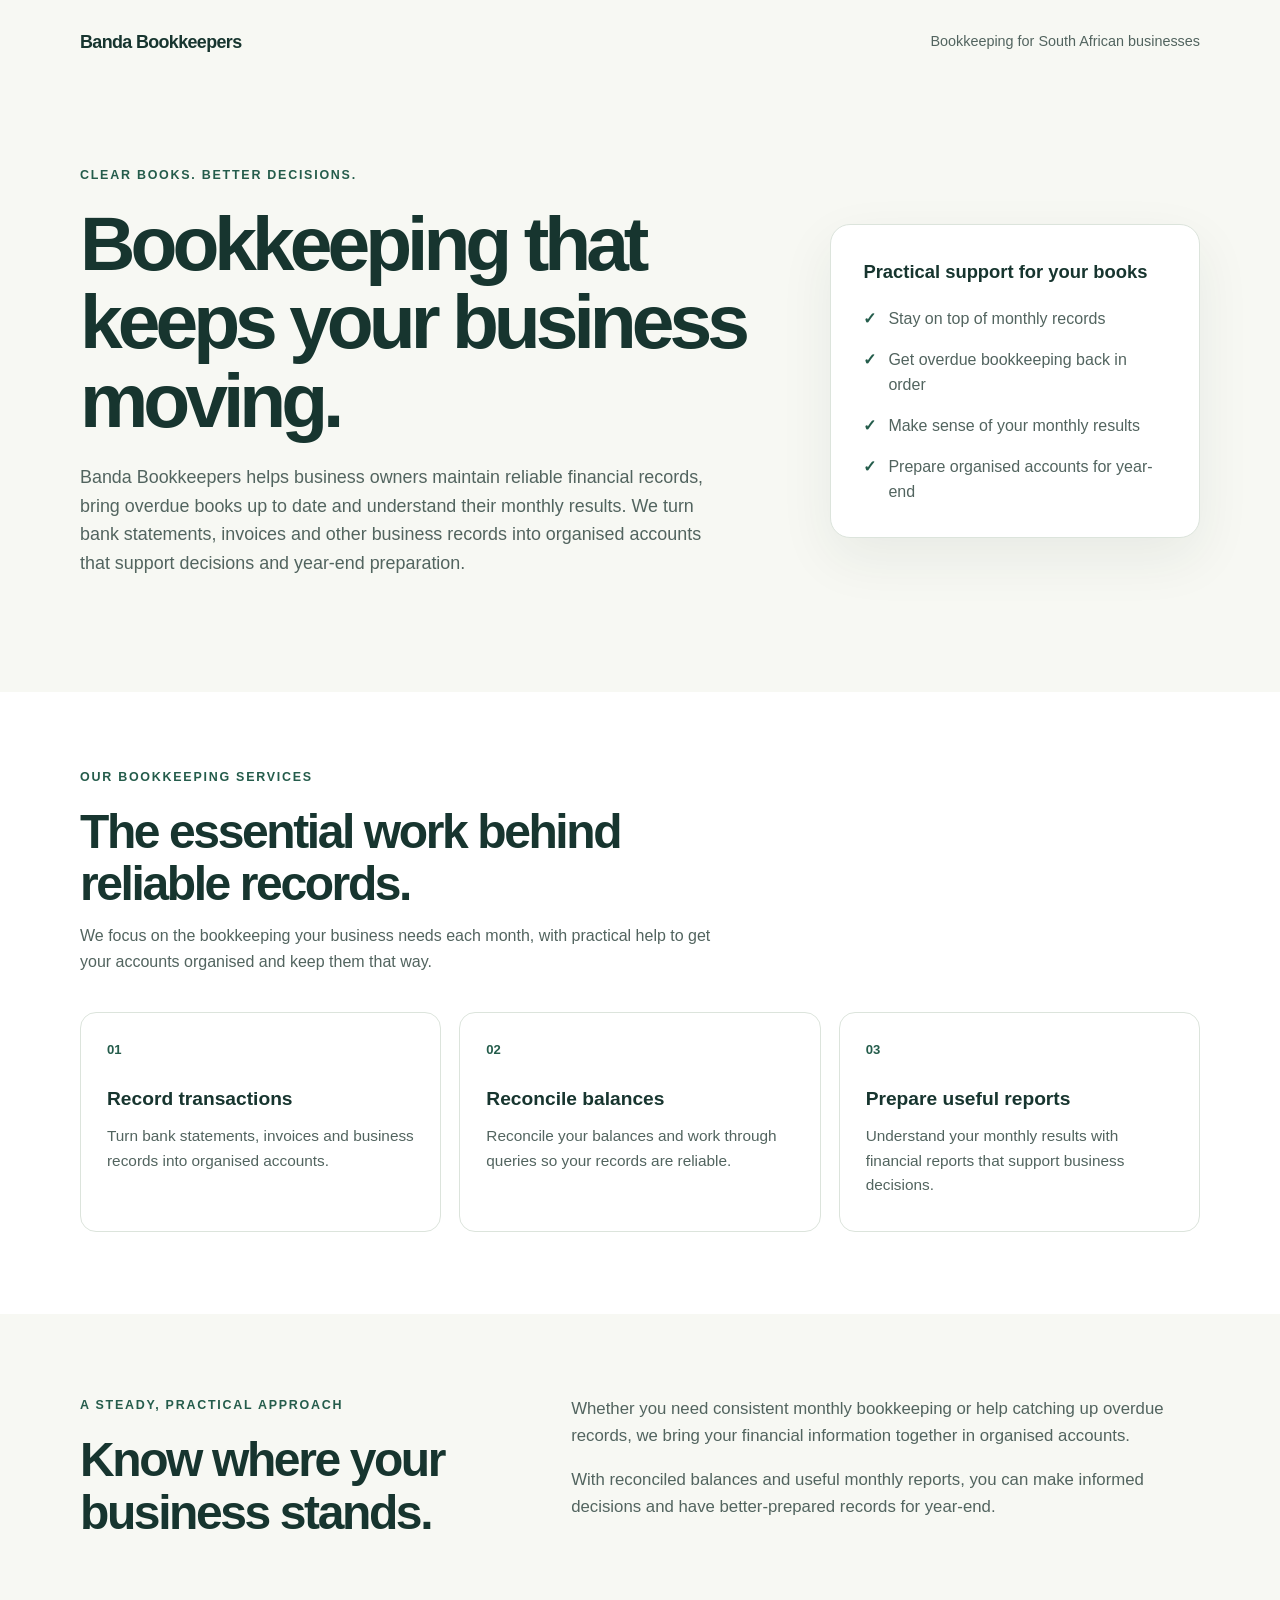
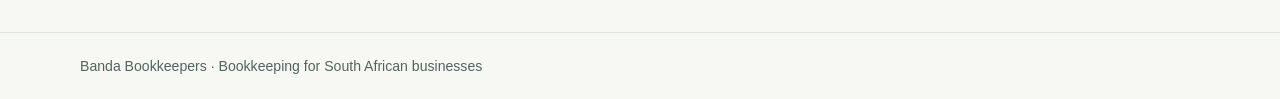
==== index.html @ e25df8e1 "Add bookkeeping services landing page Co-authored-by: copilot-swe-agent[bot] <198982749+Copilot@user" ====
<!doctype html>
<html lang="en-ZA">
  <head>
    <meta charset="utf-8">
    <meta name="viewport" content="width=device-width, initial-scale=1">
    <meta
      name="description"
      content="Banda Bookkeepers helps South African businesses keep reliable records, catch up overdue books and understand their monthly results."
    >
    <title>Bookkeeping for South African businesses | Banda Bookkeepers</title>
    <style>
      :root {
        color-scheme: light;
        --ink: #17352f;
        --muted: #52645f;
        --paper: #f7f8f3;
        --white: #fff;
        --green: #245c4b;
        --lime: #d7ed9b;
        --line: #dce4dc;
      }

      * {
        box-sizing: border-box;
      }

      body {
        margin: 0;
        background: var(--paper);
        color: var(--ink);
        font-family: "Segoe UI", Arial, sans-serif;
        line-height: 1.6;
      }

      a {
        color: inherit;
      }

      .page-shell {
        width: min(1120px, calc(100% - 48px));
        margin: 0 auto;
      }

      .site-header {
        display: flex;
        align-items: center;
        justify-content: space-between;
        min-height: 84px;
      }

      .brand {
        font-size: 1.12rem;
        font-weight: 750;
        letter-spacing: -0.035em;
        text-decoration: none;
      }

      .header-note {
        color: var(--muted);
        font-size: 0.9rem;
      }

      .hero {
        display: grid;
        grid-template-columns: minmax(0, 1.3fr) minmax(260px, 0.7fr);
        gap: 64px;
        align-items: center;
        padding: 82px 0 96px;
      }

      .eyebrow {
        margin: 0 0 18px;
        color: var(--green);
        font-size: 0.78rem;
        font-weight: 750;
        letter-spacing: 0.14em;
        text-transform: uppercase;
      }

      h1,
      h2,
      h3,
      p {
        margin-top: 0;
      }

      h1 {
        max-width: 700px;
        margin-bottom: 24px;
        font-size: clamp(2.8rem, 6vw, 5rem);
        letter-spacing: -0.065em;
        line-height: 1.02;
      }

      .hero-copy {
        max-width: 640px;
        color: var(--muted);
        font-size: 1.12rem;
      }

      .hero-card {
        padding: 32px;
        border: 1px solid var(--line);
        border-radius: 20px;
        background: var(--white);
        box-shadow: 0 20px 55px rgb(23 53 47 / 7%);
      }

      .hero-card h2 {
        margin-bottom: 20px;
        font-size: 1.15rem;
      }

      .hero-card ul {
        display: grid;
        gap: 15px;
        margin: 0;
        padding: 0;
        list-style: none;
      }

      .hero-card li {
        display: flex;
        gap: 12px;
        align-items: baseline;
        color: var(--muted);
      }

      .hero-card li::before {
        color: var(--green);
        content: "✓";
        font-weight: 800;
      }

      .services {
        padding: 76px 0 82px;
        background: var(--white);
      }

      .section-heading {
        max-width: 660px;
        margin-bottom: 38px;
      }

      .section-heading h2 {
        margin-bottom: 12px;
        font-size: clamp(2rem, 4vw, 3rem);
        letter-spacing: -0.05em;
        line-height: 1.1;
      }

      .section-heading p:last-child {
        margin-bottom: 0;
        color: var(--muted);
      }

      .service-grid {
        display: grid;
        grid-template-columns: repeat(3, minmax(0, 1fr));
        gap: 18px;
      }

      .service-card {
        min-height: 220px;
        padding: 26px;
        border: 1px solid var(--line);
        border-radius: 16px;
      }

      .service-number {
        display: block;
        margin-bottom: 24px;
        color: var(--green);
        font-size: 0.82rem;
        font-weight: 750;
      }

      .service-card h3 {
        margin-bottom: 9px;
        font-size: 1.2rem;
      }

      .service-card p {
        margin-bottom: 0;
        color: var(--muted);
        font-size: 0.96rem;
      }

      .approach {
        display: grid;
        grid-template-columns: 0.8fr 1.2fr;
        gap: 72px;
        padding: 82px 0 92px;
      }

      .approach h2 {
        margin-bottom: 0;
        font-size: clamp(2rem, 4vw, 3rem);
        letter-spacing: -0.05em;
        line-height: 1.1;
      }

      .approach-copy {
        color: var(--muted);
        font-size: 1.05rem;
      }

      .approach-copy p:last-child {
        margin-bottom: 0;
      }

      .site-footer {
        padding: 22px 0;
        border-top: 1px solid var(--line);
        color: var(--muted);
        font-size: 0.88rem;
      }

      @media (max-width: 760px) {
        .hero,
        .approach {
          grid-template-columns: 1fr;
          gap: 32px;
        }

        .hero {
          padding: 54px 0 68px;
        }

        .service-grid {
          grid-template-columns: 1fr;
        }

        .services {
          padding: 60px 0;
        }

        .approach {
          padding: 62px 0;
        }

        .header-note {
          max-width: 150px;
          text-align: right;
        }
      }

      @media (max-width: 420px) {
        .page-shell {
          width: min(100% - 32px, 1120px);
        }

        .hero-card {
          padding: 24px;
        }
      }
    </style>
  </head>
  <body>
    <header class="page-shell site-header">
      <a class="brand" href="#home">Banda Bookkeepers</a>
      <span class="header-note">Bookkeeping for South African businesses</span>
    </header>

    <main id="home">
      <section class="page-shell hero" aria-labelledby="hero-title">
        <div>
          <p class="eyebrow">Clear books. Better decisions.</p>
          <h1 id="hero-title">Bookkeeping that keeps your business moving.</h1>
          <p class="hero-copy">
            Banda Bookkeepers helps business owners maintain reliable financial
            records, bring overdue books up to date and understand their monthly
            results. We turn bank statements, invoices and other business
            records into organised accounts that support decisions and year-end
            preparation.
          </p>
        </div>
        <aside class="hero-card" aria-label="How we help">
          <h2>Practical support for your books</h2>
          <ul>
            <li>Stay on top of monthly records</li>
            <li>Get overdue bookkeeping back in order</li>
            <li>Make sense of your monthly results</li>
            <li>Prepare organised accounts for year-end</li>
          </ul>
        </aside>
      </section>

      <section class="services" aria-labelledby="services-title">
        <div class="page-shell">
          <div class="section-heading">
            <p class="eyebrow">Our bookkeeping services</p>
            <h2 id="services-title">The essential work behind reliable records.</h2>
            <p>
              We focus on the bookkeeping your business needs each month, with
              practical help to get your accounts organised and keep them that
              way.
            </p>
          </div>
          <div class="service-grid">
            <article class="service-card">
              <span class="service-number">01</span>
              <h3>Record transactions</h3>
              <p>
                Turn bank statements, invoices and business records into
                organised accounts.
              </p>
            </article>
            <article class="service-card">
              <span class="service-number">02</span>
              <h3>Reconcile balances</h3>
              <p>
                Reconcile your balances and work through queries so your
                records are reliable.
              </p>
            </article>
            <article class="service-card">
              <span class="service-number">03</span>
              <h3>Prepare useful reports</h3>
              <p>
                Understand your monthly results with financial reports that
                support business decisions.
              </p>
            </article>
          </div>
        </div>
      </section>

      <section class="page-shell approach" aria-labelledby="approach-title">
        <div>
          <p class="eyebrow">A steady, practical approach</p>
          <h2 id="approach-title">Know where your business stands.</h2>
        </div>
        <div class="approach-copy">
          <p>
            Whether you need consistent monthly bookkeeping or help catching up
            overdue records, we bring your financial information together in
            organised accounts.
          </p>
          <p>
            With reconciled balances and useful monthly reports, you can make
            informed decisions and have better-prepared records for year-end.
          </p>
        </div>
      </section>
    </main>

    <footer class="site-footer">
      <div class="page-shell">Banda Bookkeepers · Bookkeeping for South African businesses</div>
    </footer>
  </body>
</html>
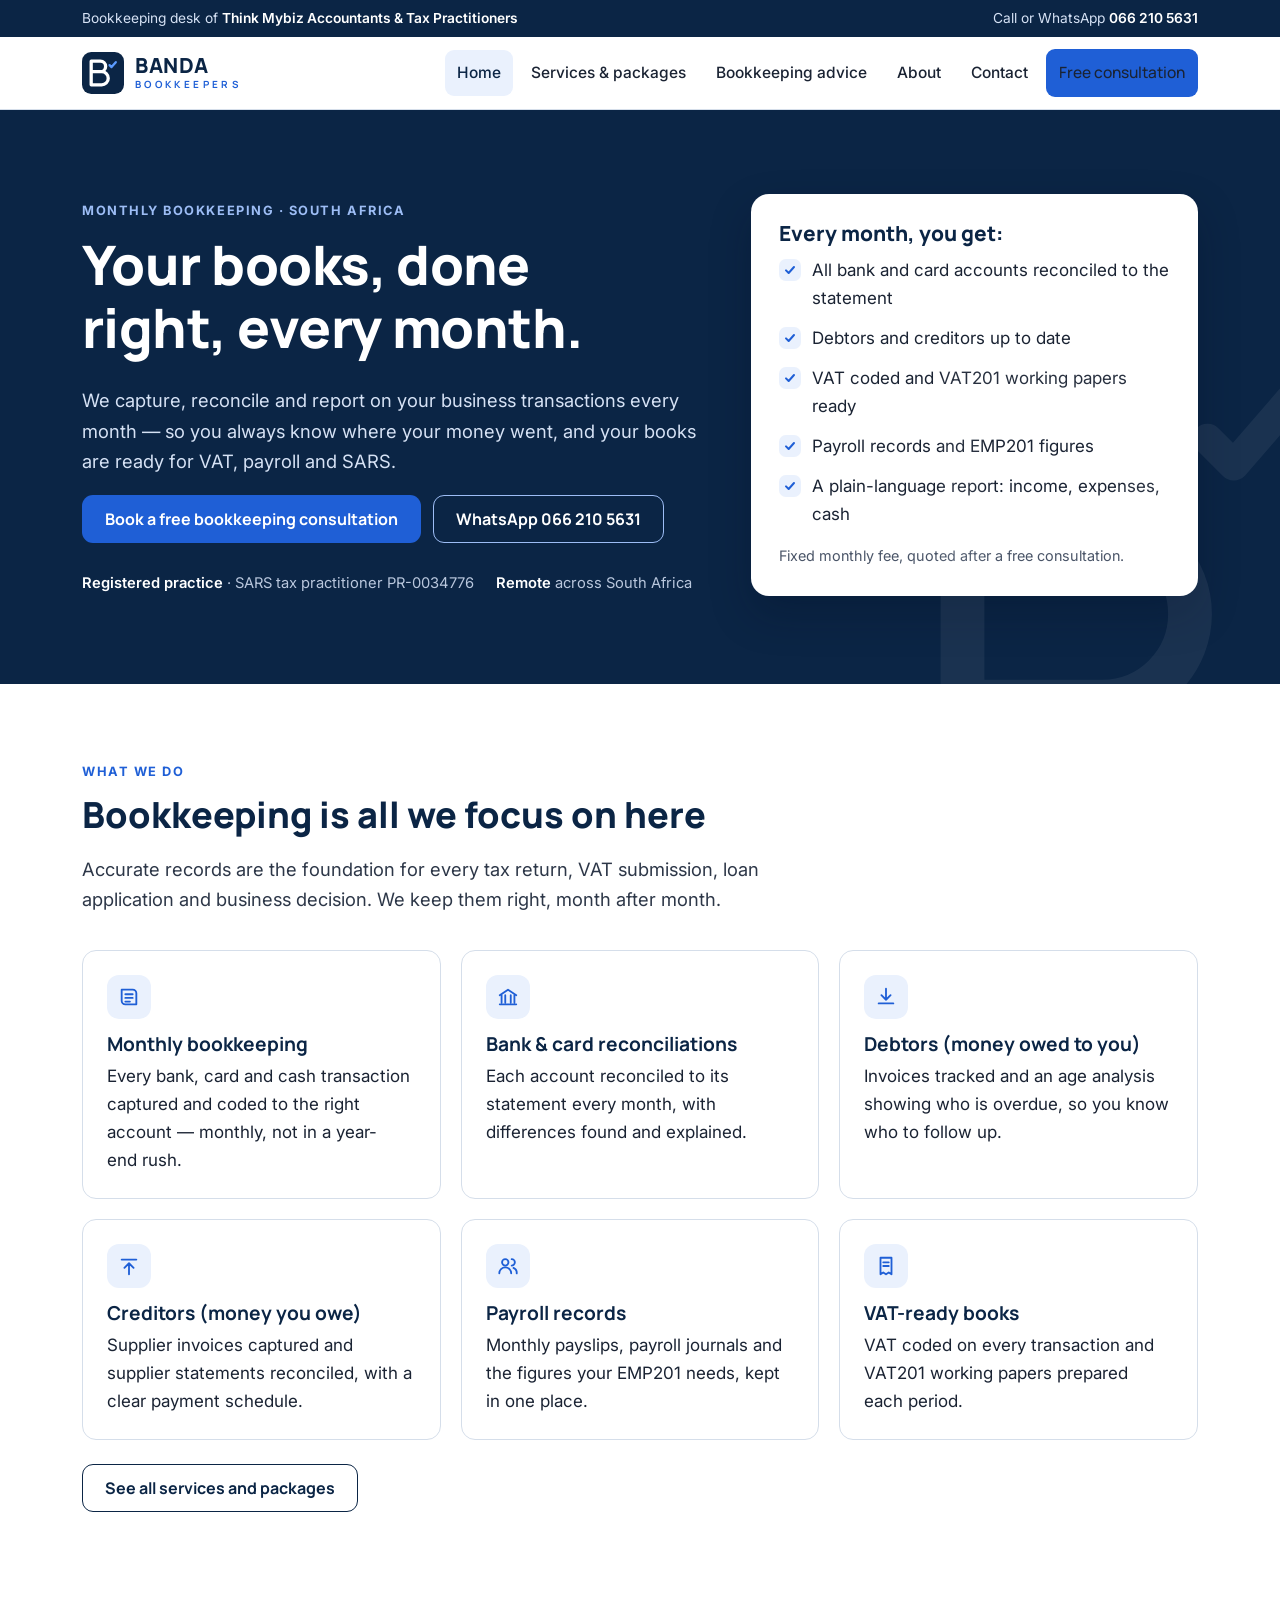
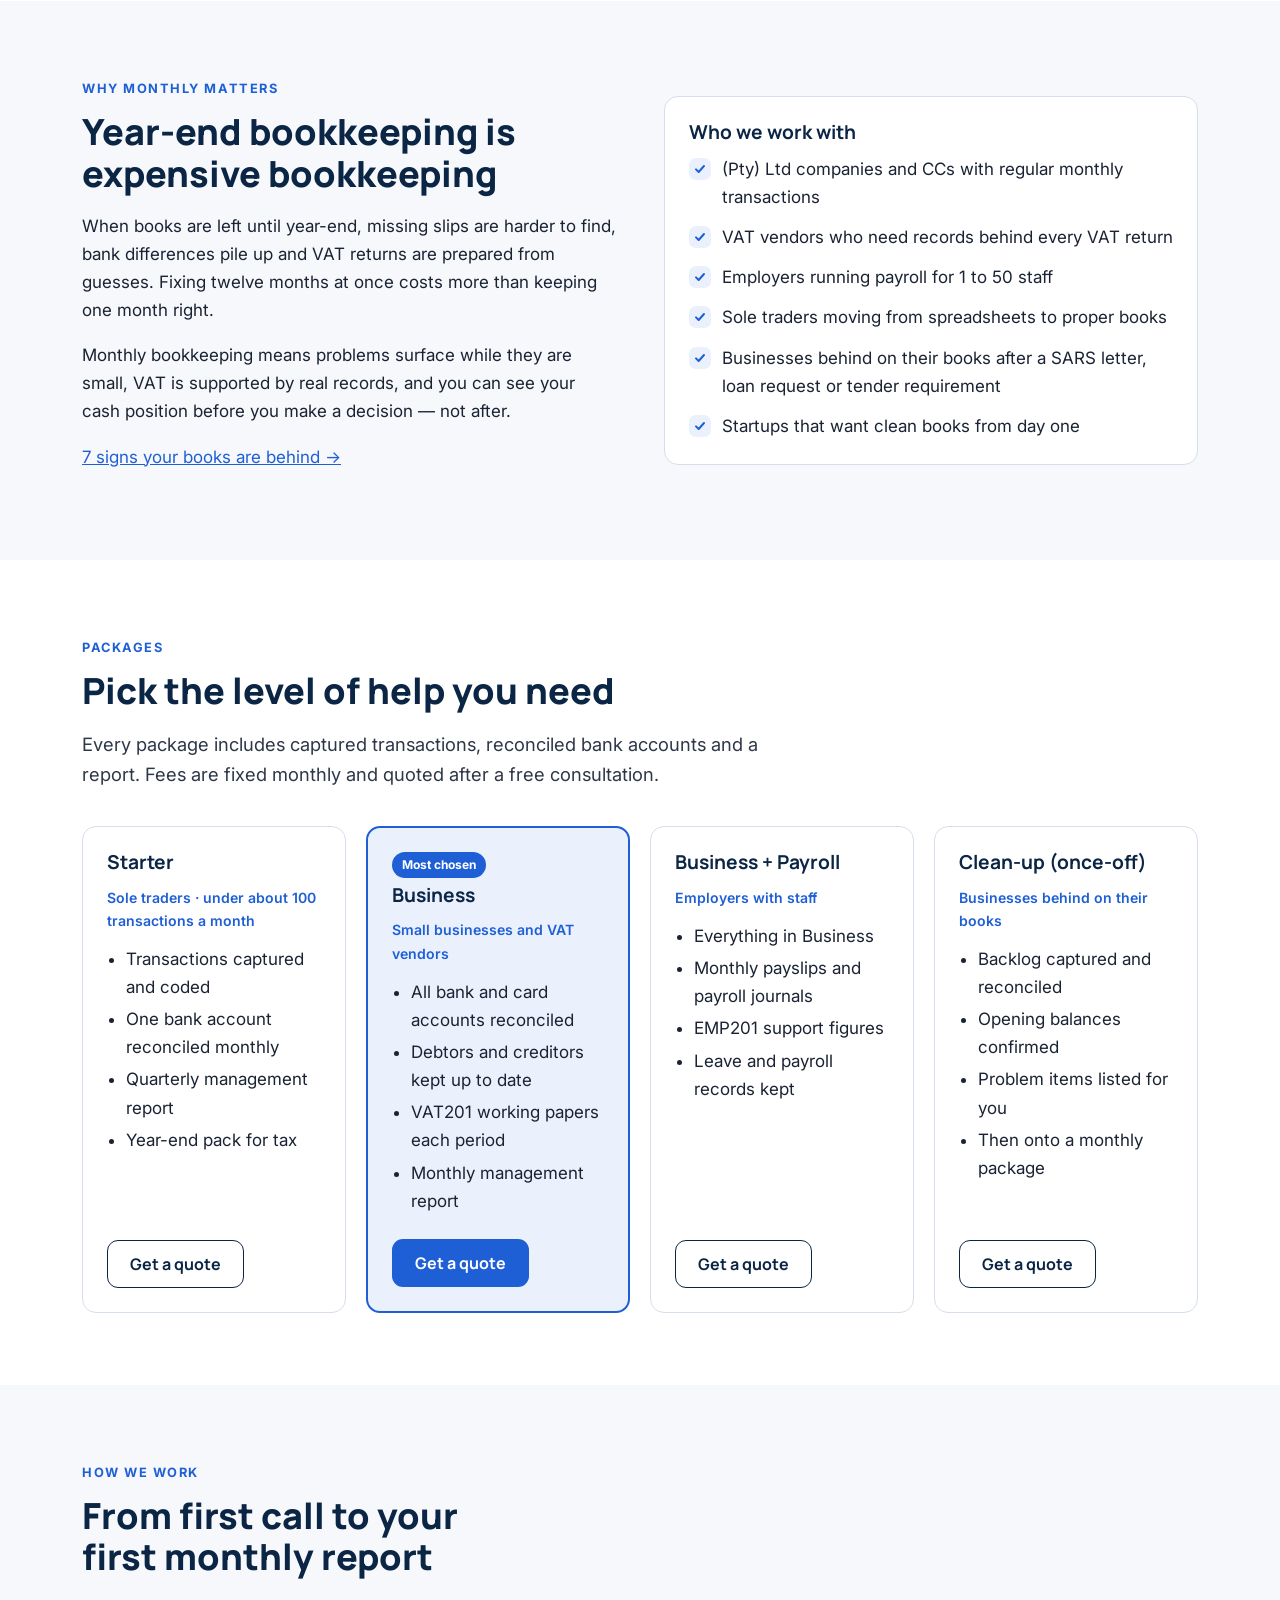
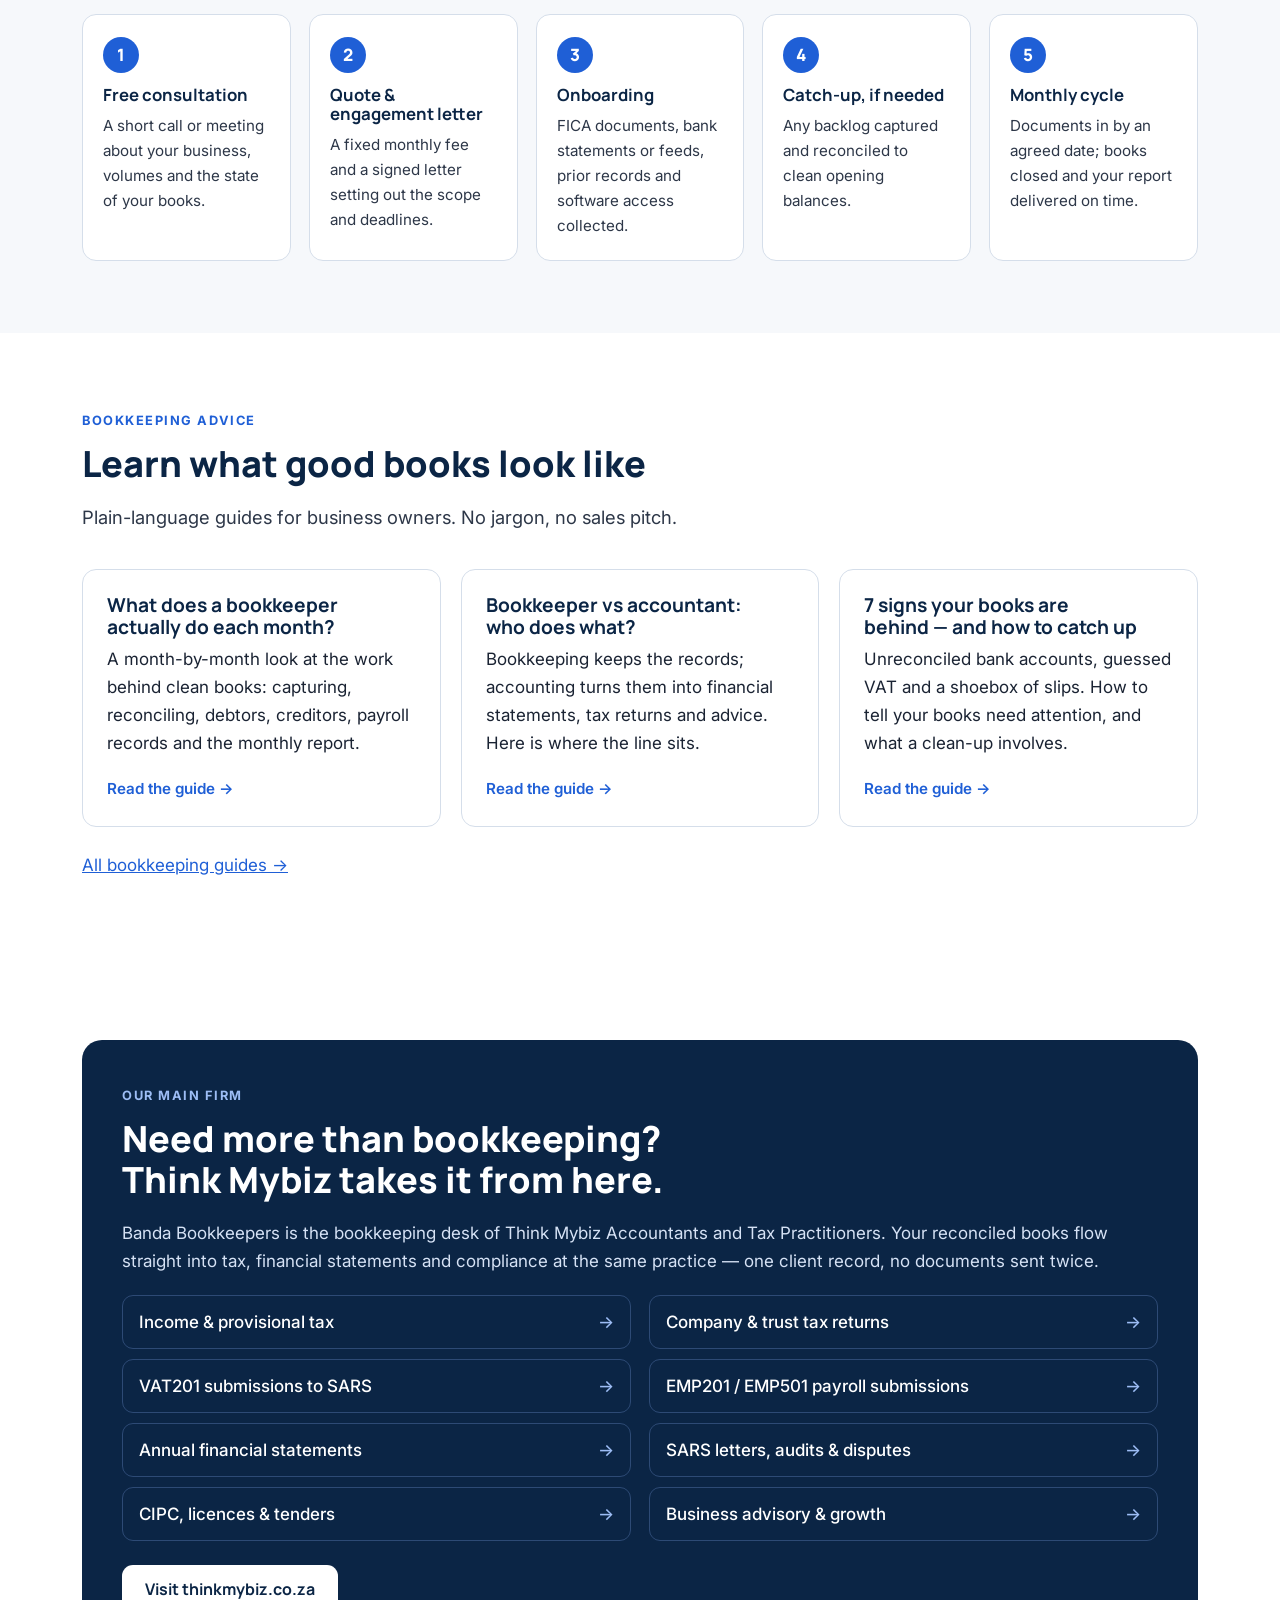
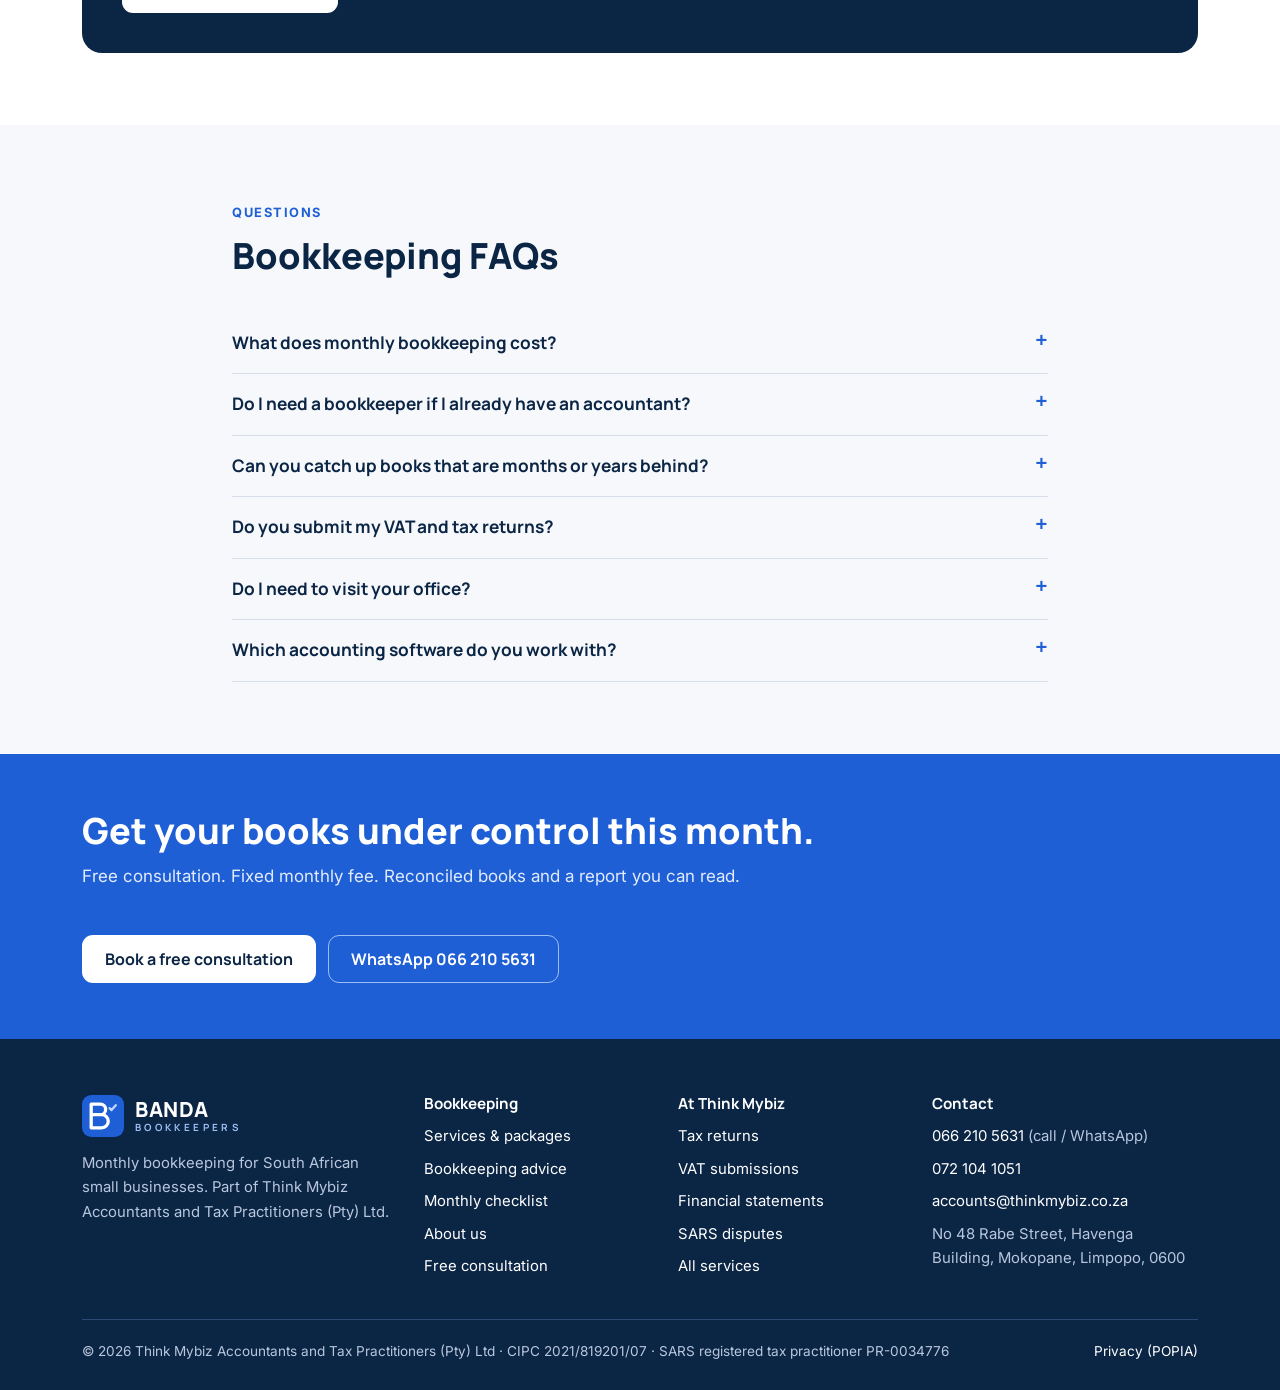
==== commit 28c6c8fd: "Launch bandabookkeepers.com bookkeeping website Static site for Banda Bookkeepers, the bookkeeping d" ====
--- a/index.html
+++ b/index.html
@@ -1,352 +1,183 @@
 <!doctype html>
 <html lang="en-ZA">
-  <head>
-    <meta charset="utf-8">
-    <meta name="viewport" content="width=device-width, initial-scale=1">
-    <meta
-      name="description"
-      content="Banda Bookkeepers helps South African businesses keep reliable records, catch up overdue books and understand their monthly results."
-    >
-    <title>Bookkeeping for South African businesses | Banda Bookkeepers</title>
-    <style>
-      :root {
-        color-scheme: light;
-        --ink: #17352f;
-        --muted: #52645f;
-        --paper: #f7f8f3;
-        --white: #fff;
-        --green: #245c4b;
-        --lime: #d7ed9b;
-        --line: #dce4dc;
-      }
+<head>
+<meta charset="utf-8">
+<meta name="viewport" content="width=device-width, initial-scale=1">
+<title>Banda Bookkeepers | Monthly Bookkeeping for South African Small Businesses</title>
+<meta name="description" content="Monthly bookkeeping, bank reconciliations, payroll records and VAT-ready books for South African small businesses. Free consultation. Part of Think Mybiz Accountants.">
+<link rel="canonical" href="https://bandabookkeepers.com/">
+<meta property="og:type" content="website">
+<meta property="og:site_name" content="Banda Bookkeepers">
+<meta property="og:title" content="Banda Bookkeepers | Monthly Bookkeeping for South African Small Businesses">
+<meta property="og:description" content="Monthly bookkeeping, bank reconciliations, payroll records and VAT-ready books for South African small businesses. Free consultation. Part of Think Mybiz Accountants.">
+<meta property="og:url" content="https://bandabookkeepers.com/">
+<meta name="theme-color" content="#0B2545">
+<link rel="icon" href="/assets/img/favicon.svg" type="image/svg+xml">
+<link rel="preconnect" href="https://fonts.googleapis.com">
+<link rel="preconnect" href="https://fonts.gstatic.com" crossorigin>
+<link href="https://fonts.googleapis.com/css2?family=Manrope:wght@600;700;800&family=Inter:wght@400;500;600&display=swap" rel="stylesheet">
+<link rel="stylesheet" href="/assets/css/site.css?v=1">
+<script type="application/ld+json">{"@context": "https://schema.org", "@type": "AccountingService", "name": "Banda Bookkeepers", "url": "https://bandabookkeepers.com/", "logo": "https://bandabookkeepers.com/assets/img/favicon.svg", "telephone": "+27 66 210 5631", "email": "accounts@thinkmybiz.co.za", "description": "Monthly bookkeeping, bank reconciliations, payroll records and VAT-ready books for South African small businesses.", "address": {"@type": "PostalAddress", "streetAddress": "No 48 Rabe Street, Havenga Building", "addressLocality": "Mokopane", "addressRegion": "Limpopo", "postalCode": "0600", "addressCountry": "ZA"}, "areaServed": ["Mokopane", "Polokwane", "Pretoria", "Centurion", "Johannesburg", "Midrand", "South Africa"], "parentOrganization": {"@type": "AccountingService", "name": "Think Mybiz Accountants and Tax Practitioners (Pty) Ltd", "url": "https://www.thinkmybiz.co.za/"}}</script>
+<script type="application/ld+json">{"@context": "https://schema.org", "@type": "FAQPage", "mainEntity": [{"@type": "Question", "name": "What does monthly bookkeeping cost?", "acceptedAnswer": {"@type": "Answer", "text": "We quote a fixed monthly fee after a free consultation. The fee depends mainly on how many transactions you have each month, how many bank and card accounts you use, and whether you need payroll records or VAT working papers."}}, {"@type": "Question", "name": "Do I need a bookkeeper if I already have an accountant?", "acceptedAnswer": {"@type": "Answer", "text": "Your accountant prepares financial statements and tax returns from your records. A bookkeeper keeps those records accurate every month. At Banda Bookkeepers both sit in the same practice: we keep the books, and Think Mybiz Accountants handles tax and financial statements."}}, {"@type": "Question", "name": "Can you catch up books that are months or years behind?", "acceptedAnswer": {"@type": "Answer", "text": "Yes. A clean-up captures and reconciles the backlog, confirms opening balances and lists anything that needs your input. Once the books are current, we move you onto a monthly package."}}, {"@type": "Question", "name": "Do you submit my VAT and tax returns?", "acceptedAnswer": {"@type": "Answer", "text": "Bookkeeping prepares VAT-ready books and VAT201 working papers. Submissions to SARS, tax returns and financial statements are handled by our main firm, Think Mybiz Accountants and Tax Practitioners."}}, {"@type": "Question", "name": "Do I need to visit your office?", "acceptedAnswer": {"@type": "Answer", "text": "No. Most clients send documents electronically and we work remotely across South Africa. You are welcome to meet us at our Mokopane office or arrange a meeting in Polokwane, Pretoria, Centurion, Johannesburg or Midrand."}}, {"@type": "Question", "name": "Which accounting software do you work with?", "acceptedAnswer": {"@type": "Answer", "text": "We work with the cloud accounting software you already use, or help you choose and set one up, with bank feeds connected where your bank supports it."}}]}</script>
+</head>
+<body>
+<a class="skip" href="#main">Skip to content</a>
+<div class="strip"><div class="wrap">
+<span>Bookkeeping desk of <a href="https://www.thinkmybiz.co.za/?ref=bandabookkeepers">Think Mybiz Accountants &amp; Tax Practitioners</a></span>
+<span class="hide-sm">Call or WhatsApp <a href="tel:+27662105631">066 210 5631</a></span>
+</div></div>
+<header class="site-head"><div class="wrap">
+<a class="brand" href="/" aria-label="Banda Bookkeepers home"><svg viewBox="0 0 64 64" aria-hidden="true"><rect width="64" height="64" rx="14" fill="#0B2545"/><path d="M14 14V50M14 14H28A8 8 0 0 1 28 30H14M14 30H30A10 10 0 0 1 30 50H14" fill="none" stroke="#fff" stroke-width="5" stroke-linejoin="round" stroke-linecap="round"/><path d="M42 20L45 23L51.5 15.5" fill="none" stroke="#5B9BFF" stroke-width="3.5" stroke-linecap="round" stroke-linejoin="round"/></svg><span class="brand-text"><b>BANDA</b><span>BOOKKEEPERS</span></span></a>
+<nav aria-label="Main">
+<button class="menu-toggle" aria-expanded="false" aria-controls="nav-links" aria-label="Open menu"><svg width="22" height="22" viewBox="0 0 24 24" fill="none" stroke="#0B2545" stroke-width="2" stroke-linecap="round" aria-hidden="true"><path d="M4 7h16M4 12h16M4 17h16"/></svg></button>
+<ul class="nav-links" id="nav-links">
+<li><a href="/" aria-current=page>Home</a></li>
+<li><a href="/services/">Services & packages</a></li>
+<li><a href="/bookkeeping-advice/">Bookkeeping advice</a></li>
+<li><a href="/about/">About</a></li>
+<li><a href="/contact/">Contact</a></li>
+<li><a class="btn btn-primary nav-cta" href="/contact/">Free consultation</a></li>
+</ul>
+</nav>
+</div></header>
+<main id="main">
+<section class="hero">
+<svg class="hero-mark" viewBox="0 0 64 64" aria-hidden="true"><path d="M14 14V50M14 14H28A8 8 0 0 1 28 30H14M14 30H30A10 10 0 0 1 30 50H14" fill="none" stroke="#fff" stroke-width="5" stroke-linejoin="round" stroke-linecap="round"/><path d="M42 20L45 23L51.5 15.5" fill="none" stroke="#fff" stroke-width="3.5" stroke-linecap="round" stroke-linejoin="round"/></svg>
+<div class="wrap hero-grid">
+<div>
+<span class="eyebrow">Monthly bookkeeping · South Africa</span>
+<h1>Your books, done right, every month.</h1>
+<p class="lead">We capture, reconcile and report on your business transactions every month — so you always know where your money went, and your books are ready for VAT, payroll and SARS.</p>
+<div class="actions"><a class="btn btn-primary" href="/contact/">Book a free bookkeeping consultation</a>
+<a class="btn btn-ghost-light" href="https://wa.me/27662105631?text=Hi%20Banda%20Bookkeepers%2C%20I%27d%20like%20a%20quote%20for%20monthly%20bookkeeping.">WhatsApp 066 210 5631</a></div>
+<div class="trust"><span><b>Registered practice</b> · SARS tax practitioner PR-0034776</span><span><b>Remote</b> across South Africa</span></div>
+</div>
+<div class="hero-card">
+<h2>Every month, you get:</h2>
+<ul class="checks">
+<li>All bank and card accounts reconciled to the statement</li>
+<li>Debtors and creditors up to date</li>
+<li>VAT coded and VAT201 working papers ready</li>
+<li>Payroll records and EMP201 figures</li>
+<li>A plain-language report: income, expenses, cash</li>
+</ul>
+<p class="small muted" style="margin:16px 0 0">Fixed monthly fee, quoted after a free consultation.</p>
+</div>
+</div></section>
 
-      * {
-        box-sizing: border-box;
-      }
+<section><div class="wrap">
+<div class="sec-head"><span class="eyebrow">What we do</span><h2>Bookkeeping is all we focus on here</h2>
+<p class="lead">Accurate records are the foundation for every tax return, VAT submission, loan application and business decision. We keep them right, month after month.</p></div>
+<div class="grid g3"><div class="card"><div class="icon"><svg viewBox="0 0 24 24" fill="none" stroke="#1F5FD6" stroke-width="2" stroke-linecap="round" stroke-linejoin="round" aria-hidden="true"><path d="M4 4h12a4 4 0 0 1 4 4v12H8a4 4 0 0 1-4-4z"/><path d="M8 9h8M8 13h8M8 17h5"/></svg></div><h3>Monthly bookkeeping</h3><p>Every bank, card and cash transaction captured and coded to the right account — monthly, not in a year-end rush.</p></div>
+<div class="card"><div class="icon"><svg viewBox="0 0 24 24" fill="none" stroke="#1F5FD6" stroke-width="2" stroke-linecap="round" stroke-linejoin="round" aria-hidden="true"><path d="M3 10l9-6 9 6"/><path d="M5 10v8M9 10v8M15 10v8M19 10v8M3 20h18"/></svg></div><h3>Bank &amp; card reconciliations</h3><p>Each account reconciled to its statement every month, with differences found and explained.</p></div>
+<div class="card"><div class="icon"><svg viewBox="0 0 24 24" fill="none" stroke="#1F5FD6" stroke-width="2" stroke-linecap="round" stroke-linejoin="round" aria-hidden="true"><path d="M12 3v12M7 10l5 5 5-5"/><path d="M4 19h16"/></svg></div><h3>Debtors (money owed to you)</h3><p>Invoices tracked and an age analysis showing who is overdue, so you know who to follow up.</p></div>
+<div class="card"><div class="icon"><svg viewBox="0 0 24 24" fill="none" stroke="#1F5FD6" stroke-width="2" stroke-linecap="round" stroke-linejoin="round" aria-hidden="true"><path d="M12 21V9M7 14l5-5 5 5"/><path d="M4 5h16"/></svg></div><h3>Creditors (money you owe)</h3><p>Supplier invoices captured and supplier statements reconciled, with a clear payment schedule.</p></div>
+<div class="card"><div class="icon"><svg viewBox="0 0 24 24" fill="none" stroke="#1F5FD6" stroke-width="2" stroke-linecap="round" stroke-linejoin="round" aria-hidden="true"><circle cx="9" cy="8" r="3.5"/><path d="M2.5 20a6.5 6.5 0 0 1 13 0"/><path d="M16 4.5a3.5 3.5 0 0 1 0 7M18 14a6 6 0 0 1 3.5 6"/></svg></div><h3>Payroll records</h3><p>Monthly payslips, payroll journals and the figures your EMP201 needs, kept in one place.</p></div>
+<div class="card"><div class="icon"><svg viewBox="0 0 24 24" fill="none" stroke="#1F5FD6" stroke-width="2" stroke-linecap="round" stroke-linejoin="round" aria-hidden="true"><path d="M6 3h12v18l-3-2-3 2-3-2-3 2z"/><path d="M9 8h6M9 12h6"/></svg></div><h3>VAT-ready books</h3><p>VAT coded on every transaction and VAT201 working papers prepared each period.</p></div></div>
+<p style="margin-top:24px"><a class="btn btn-outline" href="/services/">See all services and packages</a></p>
+</div></section>
 
-      body {
-        margin: 0;
-        background: var(--paper);
-        color: var(--ink);
-        font-family: "Segoe UI", Arial, sans-serif;
-        line-height: 1.6;
-      }
+<section class="alt"><div class="wrap">
+<div class="grid g2" style="align-items:center;gap:48px">
+<div><span class="eyebrow">Why monthly matters</span><h2>Year-end bookkeeping is expensive bookkeeping</h2>
+<p>When books are left until year-end, missing slips are harder to find, bank differences pile up and VAT returns are prepared from guesses. Fixing twelve months at once costs more than keeping one month right.</p>
+<p>Monthly bookkeeping means problems surface while they are small, VAT is supported by real records, and you can see your cash position before you make a decision — not after.</p>
+<p><a href="/bookkeeping-advice/signs-your-books-are-behind/">7 signs your books are behind →</a></p></div>
+<div class="card"><h3>Who we work with</h3>
+<ul class="checks" style="margin-top:12px">
+<li>(Pty) Ltd companies and CCs with regular monthly transactions</li>
+<li>VAT vendors who need records behind every VAT return</li>
+<li>Employers running payroll for 1 to 50 staff</li>
+<li>Sole traders moving from spreadsheets to proper books</li>
+<li>Businesses behind on their books after a SARS letter, loan request or tender requirement</li>
+<li>Startups that want clean books from day one</li>
+</ul></div>
+</div></div></section>
 
-      a {
-        color: inherit;
-      }
+<section><div class="wrap">
+<div class="sec-head"><span class="eyebrow">Packages</span><h2>Pick the level of help you need</h2>
+<p class="lead">Every package includes captured transactions, reconciled bank accounts and a report. Fees are fixed monthly and quoted after a free consultation.</p></div>
+<div class="grid g4"><div class="card pkg"><h3>Starter</h3><span class="who">Sole traders · under about 100 transactions a month</span><ul><li>Transactions captured and coded</li><li>One bank account reconciled monthly</li><li>Quarterly management report</li><li>Year-end pack for tax</li></ul><p style="margin-top:auto;padding-top:14px"><a class="btn btn-outline" href="/contact/?package=Starter">Get a quote</a></p></div>
+<div class="card pkg featured"><span class="badge">Most chosen</span><h3>Business</h3><span class="who">Small businesses and VAT vendors</span><ul><li>All bank and card accounts reconciled</li><li>Debtors and creditors kept up to date</li><li>VAT201 working papers each period</li><li>Monthly management report</li></ul><p style="margin-top:auto;padding-top:14px"><a class="btn btn-primary" href="/contact/?package=Business">Get a quote</a></p></div>
+<div class="card pkg"><h3>Business + Payroll</h3><span class="who">Employers with staff</span><ul><li>Everything in Business</li><li>Monthly payslips and payroll journals</li><li>EMP201 support figures</li><li>Leave and payroll records kept</li></ul><p style="margin-top:auto;padding-top:14px"><a class="btn btn-outline" href="/contact/?package=Business + Payroll">Get a quote</a></p></div>
+<div class="card pkg"><h3>Clean-up (once-off)</h3><span class="who">Businesses behind on their books</span><ul><li>Backlog captured and reconciled</li><li>Opening balances confirmed</li><li>Problem items listed for you</li><li>Then onto a monthly package</li></ul><p style="margin-top:auto;padding-top:14px"><a class="btn btn-outline" href="/contact/?package=Clean-up (once-off)">Get a quote</a></p></div></div>
+</div></section>
 
-      .page-shell {
-        width: min(1120px, calc(100% - 48px));
-        margin: 0 auto;
-      }
+<section class="alt"><div class="wrap">
+<div class="sec-head"><span class="eyebrow">How we work</span><h2>From first call to your first monthly report</h2></div>
+<ol class="steps"><li><h3>Free consultation</h3><p>A short call or meeting about your business, volumes and the state of your books.</p></li><li><h3>Quote &amp; engagement letter</h3><p>A fixed monthly fee and a signed letter setting out the scope and deadlines.</p></li><li><h3>Onboarding</h3><p>FICA documents, bank statements or feeds, prior records and software access collected.</p></li><li><h3>Catch-up, if needed</h3><p>Any backlog captured and reconciled to clean opening balances.</p></li><li><h3>Monthly cycle</h3><p>Documents in by an agreed date; books closed and your report delivered on time.</p></li></ol>
+</div></section>
 
-      .site-header {
-        display: flex;
-        align-items: center;
-        justify-content: space-between;
-        min-height: 84px;
-      }
+<section><div class="wrap">
+<div class="sec-head"><span class="eyebrow">Bookkeeping advice</span><h2>Learn what good books look like</h2>
+<p class="lead">Plain-language guides for business owners. No jargon, no sales pitch.</p></div>
+<div class="grid g3"><a class="card card-link" href="/bookkeeping-advice/what-does-a-bookkeeper-do/"><h3>What does a bookkeeper actually do each month?</h3><p>A month-by-month look at the work behind clean books: capturing, reconciling, debtors, creditors, payroll records and the monthly report.</p><span class="more">Read the guide →</span></a>
+<a class="card card-link" href="/bookkeeping-advice/bookkeeper-vs-accountant/"><h3>Bookkeeper vs accountant: who does what?</h3><p>Bookkeeping keeps the records; accounting turns them into financial statements, tax returns and advice. Here is where the line sits.</p><span class="more">Read the guide →</span></a>
+<a class="card card-link" href="/bookkeeping-advice/signs-your-books-are-behind/"><h3>7 signs your books are behind — and how to catch up</h3><p>Unreconciled bank accounts, guessed VAT and a shoebox of slips. How to tell your books need attention, and what a clean-up involves.</p><span class="more">Read the guide →</span></a></div>
+<p style="margin-top:24px"><a href="/bookkeeping-advice/">All bookkeeping guides →</a></p>
+</div></section>
 
-      .brand {
-        font-size: 1.12rem;
-        font-weight: 750;
-        letter-spacing: -0.035em;
-        text-decoration: none;
-      }
+<section><div class="wrap"><div class="tmb">
+<span class="eyebrow" style="color:#9DBDF5">Our main firm</span>
+<h2>Need more than bookkeeping? Think Mybiz takes it from here.</h2>
+<p>Banda Bookkeepers is the bookkeeping desk of Think Mybiz Accountants and Tax Practitioners. Your reconciled books flow straight into tax, financial statements and compliance at the same practice — one client record, no documents sent twice.</p>
+<ul class="tmb-list">
+<li><a href="https://www.thinkmybiz.co.za/services/individual-tax/?ref=bandabookkeepers">Income &amp; provisional tax <span aria-hidden="true">→</span></a></li>
+<li><a href="https://www.thinkmybiz.co.za/services/business-tax/?ref=bandabookkeepers">Company &amp; trust tax returns <span aria-hidden="true">→</span></a></li>
+<li><a href="https://www.thinkmybiz.co.za/services/vat/?ref=bandabookkeepers">VAT201 submissions to SARS <span aria-hidden="true">→</span></a></li>
+<li><a href="https://www.thinkmybiz.co.za/services/payroll/?ref=bandabookkeepers">EMP201 / EMP501 payroll submissions <span aria-hidden="true">→</span></a></li>
+<li><a href="https://www.thinkmybiz.co.za/services/accounting/?ref=bandabookkeepers">Annual financial statements <span aria-hidden="true">→</span></a></li>
+<li><a href="https://www.thinkmybiz.co.za/services/sars-disputes/?ref=bandabookkeepers">SARS letters, audits &amp; disputes <span aria-hidden="true">→</span></a></li>
+<li><a href="https://www.thinkmybiz.co.za/services/business-compliance/?ref=bandabookkeepers">CIPC, licences &amp; tenders <span aria-hidden="true">→</span></a></li>
+<li><a href="https://www.thinkmybiz.co.za/services/business-advisory/?ref=bandabookkeepers">Business advisory &amp; growth <span aria-hidden="true">→</span></a></li>
+</ul>
+<a class="btn btn-light" href="https://www.thinkmybiz.co.za/?ref=bandabookkeepers">Visit thinkmybiz.co.za</a>
+</div></div></section>
 
-      .header-note {
-        color: var(--muted);
-        font-size: 0.9rem;
-      }
 
-      .hero {
-        display: grid;
-        grid-template-columns: minmax(0, 1.3fr) minmax(260px, 0.7fr);
-        gap: 64px;
-        align-items: center;
-        padding: 82px 0 96px;
-      }
-
-      .eyebrow {
-        margin: 0 0 18px;
-        color: var(--green);
-        font-size: 0.78rem;
-        font-weight: 750;
-        letter-spacing: 0.14em;
-        text-transform: uppercase;
-      }
-
-      h1,
-      h2,
-      h3,
-      p {
-        margin-top: 0;
-      }
-
-      h1 {
-        max-width: 700px;
-        margin-bottom: 24px;
-        font-size: clamp(2.8rem, 6vw, 5rem);
-        letter-spacing: -0.065em;
-        line-height: 1.02;
-      }
-
-      .hero-copy {
-        max-width: 640px;
-        color: var(--muted);
-        font-size: 1.12rem;
-      }
-
-      .hero-card {
-        padding: 32px;
-        border: 1px solid var(--line);
-        border-radius: 20px;
-        background: var(--white);
-        box-shadow: 0 20px 55px rgb(23 53 47 / 7%);
-      }
-
-      .hero-card h2 {
-        margin-bottom: 20px;
-        font-size: 1.15rem;
-      }
-
-      .hero-card ul {
-        display: grid;
-        gap: 15px;
-        margin: 0;
-        padding: 0;
-        list-style: none;
-      }
-
-      .hero-card li {
-        display: flex;
-        gap: 12px;
-        align-items: baseline;
-        color: var(--muted);
-      }
-
-      .hero-card li::before {
-        color: var(--green);
-        content: "✓";
-        font-weight: 800;
-      }
-
-      .services {
-        padding: 76px 0 82px;
-        background: var(--white);
-      }
-
-      .section-heading {
-        max-width: 660px;
-        margin-bottom: 38px;
-      }
-
-      .section-heading h2 {
-        margin-bottom: 12px;
-        font-size: clamp(2rem, 4vw, 3rem);
-        letter-spacing: -0.05em;
-        line-height: 1.1;
-      }
-
-      .section-heading p:last-child {
-        margin-bottom: 0;
-        color: var(--muted);
-      }
-
-      .service-grid {
-        display: grid;
-        grid-template-columns: repeat(3, minmax(0, 1fr));
-        gap: 18px;
-      }
-
-      .service-card {
-        min-height: 220px;
-        padding: 26px;
-        border: 1px solid var(--line);
-        border-radius: 16px;
-      }
-
-      .service-number {
-        display: block;
-        margin-bottom: 24px;
-        color: var(--green);
-        font-size: 0.82rem;
-        font-weight: 750;
-      }
-
-      .service-card h3 {
-        margin-bottom: 9px;
-        font-size: 1.2rem;
-      }
-
-      .service-card p {
-        margin-bottom: 0;
-        color: var(--muted);
-        font-size: 0.96rem;
-      }
-
-      .approach {
-        display: grid;
-        grid-template-columns: 0.8fr 1.2fr;
-        gap: 72px;
-        padding: 82px 0 92px;
-      }
-
-      .approach h2 {
-        margin-bottom: 0;
-        font-size: clamp(2rem, 4vw, 3rem);
-        letter-spacing: -0.05em;
-        line-height: 1.1;
-      }
-
-      .approach-copy {
-        color: var(--muted);
-        font-size: 1.05rem;
-      }
-
-      .approach-copy p:last-child {
-        margin-bottom: 0;
-      }
-
-      .site-footer {
-        padding: 22px 0;
-        border-top: 1px solid var(--line);
-        color: var(--muted);
-        font-size: 0.88rem;
-      }
-
-      @media (max-width: 760px) {
-        .hero,
-        .approach {
-          grid-template-columns: 1fr;
-          gap: 32px;
-        }
-
-        .hero {
-          padding: 54px 0 68px;
-        }
-
-        .service-grid {
-          grid-template-columns: 1fr;
-        }
-
-        .services {
-          padding: 60px 0;
-        }
-
-        .approach {
-          padding: 62px 0;
-        }
-
-        .header-note {
-          max-width: 150px;
-          text-align: right;
-        }
-      }
-
-      @media (max-width: 420px) {
-        .page-shell {
-          width: min(100% - 32px, 1120px);
-        }
-
-        .hero-card {
-          padding: 24px;
-        }
-      }
-    </style>
-  </head>
-  <body>
-    <header class="page-shell site-header">
-      <a class="brand" href="#home">Banda Bookkeepers</a>
-      <span class="header-note">Bookkeeping for South African businesses</span>
-    </header>
-
-    <main id="home">
-      <section class="page-shell hero" aria-labelledby="hero-title">
-        <div>
-          <p class="eyebrow">Clear books. Better decisions.</p>
-          <h1 id="hero-title">Bookkeeping that keeps your business moving.</h1>
-          <p class="hero-copy">
-            Banda Bookkeepers helps business owners maintain reliable financial
-            records, bring overdue books up to date and understand their monthly
-            results. We turn bank statements, invoices and other business
-            records into organised accounts that support decisions and year-end
-            preparation.
-          </p>
-        </div>
-        <aside class="hero-card" aria-label="How we help">
-          <h2>Practical support for your books</h2>
-          <ul>
-            <li>Stay on top of monthly records</li>
-            <li>Get overdue bookkeeping back in order</li>
-            <li>Make sense of your monthly results</li>
-            <li>Prepare organised accounts for year-end</li>
-          </ul>
-        </aside>
-      </section>
-
-      <section class="services" aria-labelledby="services-title">
-        <div class="page-shell">
-          <div class="section-heading">
-            <p class="eyebrow">Our bookkeeping services</p>
-            <h2 id="services-title">The essential work behind reliable records.</h2>
-            <p>
-              We focus on the bookkeeping your business needs each month, with
-              practical help to get your accounts organised and keep them that
-              way.
-            </p>
-          </div>
-          <div class="service-grid">
-            <article class="service-card">
-              <span class="service-number">01</span>
-              <h3>Record transactions</h3>
-              <p>
-                Turn bank statements, invoices and business records into
-                organised accounts.
-              </p>
-            </article>
-            <article class="service-card">
-              <span class="service-number">02</span>
-              <h3>Reconcile balances</h3>
-              <p>
-                Reconcile your balances and work through queries so your
-                records are reliable.
-              </p>
-            </article>
-            <article class="service-card">
-              <span class="service-number">03</span>
-              <h3>Prepare useful reports</h3>
-              <p>
-                Understand your monthly results with financial reports that
-                support business decisions.
-              </p>
-            </article>
-          </div>
-        </div>
-      </section>
-
-      <section class="page-shell approach" aria-labelledby="approach-title">
-        <div>
-          <p class="eyebrow">A steady, practical approach</p>
-          <h2 id="approach-title">Know where your business stands.</h2>
-        </div>
-        <div class="approach-copy">
-          <p>
-            Whether you need consistent monthly bookkeeping or help catching up
-            overdue records, we bring your financial information together in
-            organised accounts.
-          </p>
-          <p>
-            With reconciled balances and useful monthly reports, you can make
-            informed decisions and have better-prepared records for year-end.
-          </p>
-        </div>
-      </section>
-    </main>
-
-    <footer class="site-footer">
-      <div class="page-shell">Banda Bookkeepers · Bookkeeping for South African businesses</div>
-    </footer>
-  </body>
+<section class="alt"><div class="wrap" style="max-width:860px">
+<div class="sec-head"><span class="eyebrow">Questions</span><h2>Bookkeeping FAQs</h2></div>
+<div class="faq"><details><summary>What does monthly bookkeeping cost?</summary><p>We quote a fixed monthly fee after a free consultation. The fee depends mainly on how many transactions you have each month, how many bank and card accounts you use, and whether you need payroll records or VAT working papers.</p></details><details><summary>Do I need a bookkeeper if I already have an accountant?</summary><p>Your accountant prepares financial statements and tax returns from your records. A bookkeeper keeps those records accurate every month. At Banda Bookkeepers both sit in the same practice: we keep the books, and Think Mybiz Accountants handles tax and financial statements.</p></details><details><summary>Can you catch up books that are months or years behind?</summary><p>Yes. A clean-up captures and reconciles the backlog, confirms opening balances and lists anything that needs your input. Once the books are current, we move you onto a monthly package.</p></details><details><summary>Do you submit my VAT and tax returns?</summary><p>Bookkeeping prepares VAT-ready books and VAT201 working papers. Submissions to SARS, tax returns and financial statements are handled by our main firm, Think Mybiz Accountants and Tax Practitioners.</p></details><details><summary>Do I need to visit your office?</summary><p>No. Most clients send documents electronically and we work remotely across South Africa. You are welcome to meet us at our Mokopane office or arrange a meeting in Polokwane, Pretoria, Centurion, Johannesburg or Midrand.</p></details><details><summary>Which accounting software do you work with?</summary><p>We work with the cloud accounting software you already use, or help you choose and set one up, with bank feeds connected where your bank supports it.</p></details></div>
+</div></section>
+<section class="cta-band"><div class="wrap">
+<div><h2>Get your books under control this month.</h2>
+<p>Free consultation. Fixed monthly fee. Reconciled books and a report you can read.</p></div>
+<div class="actions"><a class="btn btn-light" href="/contact/">Book a free consultation</a>
+<a class="btn btn-ghost-light" href="https://wa.me/27662105631?text=Hi%20Banda%20Bookkeepers%2C%20I%27d%20like%20a%20quote%20for%20monthly%20bookkeeping.">WhatsApp 066 210 5631</a></div>
+</div></section>
+</main>
+<footer class="site-foot"><div class="wrap">
+<div class="foot-grid">
+<div class="foot-brand">
+<a class="brand" href="/" aria-label="Banda Bookkeepers home"><svg viewBox="0 0 64 64" aria-hidden="true"><rect width="64" height="64" rx="14" fill="#1F5FD6"/><path d="M14 14V50M14 14H28A8 8 0 0 1 28 30H14M14 30H30A10 10 0 0 1 30 50H14" fill="none" stroke="#fff" stroke-width="5" stroke-linejoin="round" stroke-linecap="round"/><path d="M42 20L45 23L51.5 15.5" fill="none" stroke="#BFD6FF" stroke-width="3.5" stroke-linecap="round" stroke-linejoin="round"/></svg><span class="brand-text"><b>BANDA</b><span>BOOKKEEPERS</span></span></a>
+<p style="margin-top:14px">Monthly bookkeeping for South African small businesses. Part of Think Mybiz Accountants and Tax Practitioners (Pty) Ltd.</p>
+</div>
+<div><h4>Bookkeeping</h4><ul>
+<li><a href="/services/">Services &amp; packages</a></li>
+<li><a href="/bookkeeping-advice/">Bookkeeping advice</a></li>
+<li><a href="/bookkeeping-advice/monthly-bookkeeping-checklist/">Monthly checklist</a></li>
+<li><a href="/about/">About us</a></li>
+<li><a href="/contact/">Free consultation</a></li>
+</ul></div>
+<div><h4>At Think Mybiz</h4><ul>
+<li><a href="https://www.thinkmybiz.co.za/services/business-tax/?ref=bandabookkeepers">Tax returns</a></li>
+<li><a href="https://www.thinkmybiz.co.za/services/vat/?ref=bandabookkeepers">VAT submissions</a></li>
+<li><a href="https://www.thinkmybiz.co.za/services/accounting/?ref=bandabookkeepers">Financial statements</a></li>
+<li><a href="https://www.thinkmybiz.co.za/services/sars-disputes/?ref=bandabookkeepers">SARS disputes</a></li>
+<li><a href="https://www.thinkmybiz.co.za/services/?ref=bandabookkeepers">All services</a></li>
+</ul></div>
+<div><h4>Contact</h4><ul>
+<li><a href="tel:+27662105631">066 210 5631</a> (call / WhatsApp)</li>
+<li><a href="tel:+27721041051">072 104 1051</a></li>
+<li><a href="mailto:accounts@thinkmybiz.co.za">accounts@thinkmybiz.co.za</a></li>
+<li>No 48 Rabe Street, Havenga Building, Mokopane, Limpopo, 0600</li>
+</ul></div>
+</div>
+<div class="foot-base">
+<span>© <span id="year">2026</span> Think Mybiz Accountants and Tax Practitioners (Pty) Ltd · CIPC 2021/819201/07 · SARS registered tax practitioner PR-0034776</span>
+<span><a href="/privacy/">Privacy (POPIA)</a></span>
+</div>
+</div></footer>
+<script src="/assets/js/site.js?v=1" defer></script>
+</body>
 </html>
--- a/assets/css/site.css
+++ b/assets/css/site.css
@@ -0,0 +1,183 @@
+/* Banda Bookkeepers — site styles (hand-edited; not generated) */
+:root{
+  --navy:#0B2545;--blue:#1F5FD6;--blue-d:#174BAA;--tick:#5B9BFF;--paper:#EAF1FD;
+  --ink:#1A2333;--muted:#4A5568;--rule:#D5DEEA;--bg:#F6F8FB;--white:#fff;
+  --radius:14px;--max:1160px;
+  --head:"Manrope",system-ui,-apple-system,"Segoe UI",sans-serif;
+  --body:"Inter",system-ui,-apple-system,"Segoe UI",sans-serif;
+}
+*{box-sizing:border-box}
+html{scroll-behavior:smooth}
+body{margin:0;font-family:var(--body);color:var(--ink);background:var(--white);font-size:17px;line-height:1.65;-webkit-font-smoothing:antialiased}
+img,svg{max-width:100%;display:block}
+a{color:var(--blue)}a:hover{color:var(--navy)}
+h1,h2,h3,h4{font-family:var(--head);color:var(--navy);line-height:1.15;margin:0 0 .5em;text-wrap:balance}
+h1{font-size:clamp(2.1rem,4.6vw,3.4rem);font-weight:800;letter-spacing:-.01em}
+h2{font-size:clamp(1.6rem,3vw,2.25rem);font-weight:800}
+h3{font-size:1.2rem;font-weight:700}
+p{margin:0 0 1em;text-wrap:pretty}
+.wrap{width:100%;max-width:var(--max);margin:0 auto;padding:0 22px}
+.skip{position:absolute;left:-999px;top:0;background:var(--navy);color:#fff;padding:10px 14px;z-index:99}
+.skip:focus{left:10px}
+:focus-visible{outline:3px solid var(--tick);outline-offset:2px}
+
+/* Top strip + header */
+.strip{background:var(--navy);color:#D6E2F5;font-size:.86rem}
+.strip .wrap{display:flex;justify-content:space-between;gap:12px;flex-wrap:wrap;padding-top:7px;padding-bottom:7px}
+.strip a{color:#fff;text-decoration:none;font-weight:600}.strip a:hover{text-decoration:underline;color:#fff}
+.site-head{position:sticky;top:0;z-index:50;background:rgba(255,255,255,.97);border-bottom:1px solid var(--rule);backdrop-filter:saturate(1.2) blur(6px)}
+.site-head .wrap{display:flex;align-items:center;justify-content:space-between;gap:18px;min-height:72px}
+.brand{display:flex;align-items:center;gap:11px;text-decoration:none}
+.brand svg{width:42px;height:42px;flex:0 0 auto}
+.brand-text{display:flex;flex-direction:column;line-height:1}
+.brand-text b{font-family:var(--head);font-weight:800;font-size:1.3rem;letter-spacing:.03em;color:var(--navy)}
+.brand-text span{font-family:var(--head);font-weight:700;font-size:.62rem;letter-spacing:.34em;color:var(--blue);margin-top:4px}
+.nav-links{display:flex;align-items:center;gap:6px;list-style:none;margin:0;padding:0}
+.nav-links a{display:block;padding:10px 12px;border-radius:9px;text-decoration:none;color:var(--ink);font-weight:500;font-size:.97rem}
+.nav-links a:hover,.nav-links a[aria-current=page]{background:var(--paper);color:var(--navy)}
+.menu-toggle{display:none;background:none;border:1px solid var(--rule);border-radius:10px;min-width:44px;min-height:44px;cursor:pointer}
+.menu-toggle svg{margin:auto}
+
+/* Buttons */
+.btn{display:inline-flex;align-items:center;justify-content:center;gap:8px;min-height:48px;padding:0 22px;border-radius:11px;font-family:var(--head);font-weight:700;font-size:1rem;text-decoration:none;border:1.5px solid transparent;cursor:pointer;transition:background .15s,color .15s}
+.btn-primary{background:var(--blue);color:#fff}.btn-primary:hover{background:var(--blue-d);color:#fff}
+.btn-outline{border-color:var(--navy);color:var(--navy);background:transparent}.btn-outline:hover{background:var(--navy);color:#fff}
+.btn-light{background:#fff;color:var(--navy)}.btn-light:hover{background:var(--paper);color:var(--navy)}
+.btn-ghost-light{border-color:#9DBDF5;color:#fff}.btn-ghost-light:hover{background:rgba(255,255,255,.1);color:#fff}
+.btn-wa{background:#0F7A3D;color:#fff}.btn-wa:hover{background:#0B5F2F;color:#fff}
+.nav-cta{min-height:44px;padding:0 16px;font-size:.94rem}
+.actions{display:flex;flex-wrap:wrap;gap:12px}
+
+/* Sections */
+section{padding:72px 0}
+.alt{background:var(--bg)}
+.paper{background:var(--paper)}
+.eyebrow{display:inline-block;font-size:.8rem;font-weight:700;letter-spacing:.12em;text-transform:uppercase;color:var(--blue);margin-bottom:12px}
+.lead{font-size:1.15rem;color:#2D3748;max-width:62ch}
+.sec-head{max-width:720px;margin-bottom:36px}
+.muted{color:var(--muted)}
+.small{font-size:.9rem}
+
+/* Hero */
+.hero{background:var(--navy);color:#fff;padding:84px 0 88px;position:relative;overflow:hidden}
+.hero h1{color:#fff;max-width:15ch}
+.hero .lead{color:#D6E2F5}
+.hero .eyebrow{color:#9DBDF5}
+.hero-grid{display:grid;grid-template-columns:minmax(0,1.25fr) minmax(0,.9fr);gap:48px;align-items:center}
+.hero-mark{position:absolute;right:-120px;bottom:-140px;width:560px;opacity:.06;pointer-events:none}
+.hero-card{background:#fff;color:var(--ink);border-radius:18px;padding:28px;box-shadow:0 18px 40px rgba(3,15,35,.28)}
+.hero-card h2{font-size:1.3rem}
+.checks{list-style:none;margin:0;padding:0;display:grid;gap:12px}
+.checks li{display:flex;gap:11px;align-items:flex-start}
+.checks li::before{content:"";flex:0 0 22px;height:22px;margin-top:3px;border-radius:7px;background:var(--paper) url("data:image/svg+xml,%3Csvg xmlns='http://www.w3.org/2000/svg' viewBox='0 0 24 24'%3E%3Cpath d='M6 12.5l4 4 8-9' fill='none' stroke='%231F5FD6' stroke-width='3' stroke-linecap='round' stroke-linejoin='round'/%3E%3C/svg%3E") center/16px no-repeat}
+.trust{display:flex;flex-wrap:wrap;gap:10px 22px;margin-top:28px;font-size:.92rem;color:#B9C7DD}
+.trust b{color:#fff;font-weight:600}
+
+/* Cards and grids */
+.grid{display:grid;gap:20px}
+.g2{grid-template-columns:repeat(2,minmax(0,1fr))}
+.g3{grid-template-columns:repeat(3,minmax(0,1fr))}
+.g4{grid-template-columns:repeat(4,minmax(0,1fr))}
+.card{background:#fff;border:1px solid var(--rule);border-radius:var(--radius);padding:24px}
+.card h3{margin-bottom:.35em}
+.card p:last-child{margin-bottom:0}
+.card-link{text-decoration:none;color:inherit;display:block;transition:border-color .15s,transform .15s}
+.card-link:hover{border-color:var(--blue);color:inherit;transform:translateY(-2px)}
+.card-link .more{font-weight:600;color:var(--blue);font-size:.95rem}
+.icon{width:44px;height:44px;border-radius:12px;background:var(--paper);display:flex;align-items:center;justify-content:center;margin-bottom:14px}
+.icon svg{width:22px;height:22px}
+.pkg{display:flex;flex-direction:column;gap:6px}
+.pkg.featured{border:2px solid var(--blue);background:var(--paper)}
+.pkg .who{font-size:.88rem;font-weight:600;color:var(--blue)}
+.badge{align-self:flex-start;font-size:.75rem;font-weight:700;color:#fff;background:var(--blue);padding:3px 10px;border-radius:999px}
+.pkg ul{margin:.4em 0 0;padding-left:1.1em}
+.pkg li{margin-bottom:.25em}
+
+/* Steps */
+.steps{counter-reset:s;list-style:none;margin:0;padding:0;display:grid;gap:18px;grid-template-columns:repeat(5,minmax(0,1fr))}
+.steps li{counter-increment:s;background:#fff;border:1px solid var(--rule);border-radius:var(--radius);padding:22px 20px}
+.steps li::before{content:counter(s);display:flex;width:36px;height:36px;border-radius:50%;background:var(--blue);color:#fff;font-family:var(--head);font-weight:800;align-items:center;justify-content:center;margin-bottom:12px}
+.steps h3{font-size:1.05rem}
+.steps p{font-size:.95rem;margin:0;color:#2D3748}
+
+/* Escalation band */
+.tmb{background:var(--navy);color:#D6E2F5;border-radius:20px;padding:40px}
+.tmb h2{color:#fff}
+.tmb-list{display:grid;grid-template-columns:repeat(2,minmax(0,1fr));gap:10px 18px;list-style:none;padding:0;margin:20px 0 24px}
+.tmb-list a{display:flex;justify-content:space-between;gap:10px;padding:12px 16px;border:1px solid #2D4A75;border-radius:11px;color:#fff;text-decoration:none;font-weight:500}
+.tmb-list a:hover{background:rgba(255,255,255,.07);color:#fff;border-color:#5B9BFF}
+.tmb-list a span{color:#9DBDF5}
+
+/* Article */
+.article{max-width:760px}
+.article h2{font-size:1.6rem;margin-top:1.6em}
+.article ul,.article ol{padding-left:1.2em}
+.article li{margin-bottom:.4em}
+.crumbs{font-size:.9rem;color:var(--muted);margin-bottom:18px}
+.crumbs a{color:var(--muted)}
+.callout{background:var(--paper);border-radius:var(--radius);padding:22px 24px;margin:28px 0}
+.callout p:last-child{margin-bottom:0}
+.page-head{background:var(--bg);border-bottom:1px solid var(--rule);padding:56px 0 44px}
+.meta{font-size:.9rem;color:var(--muted)}
+
+/* FAQ */
+.faq details{border-bottom:1px solid var(--rule);padding:16px 0}
+.faq summary{cursor:pointer;font-family:var(--head);font-weight:700;color:var(--navy);font-size:1.08rem;list-style:none;display:flex;justify-content:space-between;gap:16px}
+.faq summary::after{content:"+";font-size:1.4rem;line-height:1;color:var(--blue)}
+.faq details[open] summary::after{content:"–"}
+.faq details p{margin:.7em 0 0}
+
+/* Form */
+.form{display:grid;gap:16px}
+.form .row{display:grid;grid-template-columns:repeat(2,minmax(0,1fr));gap:16px}
+label{display:block;font-weight:600;font-size:.94rem;margin-bottom:6px;color:var(--navy)}
+input,select,textarea{width:100%;font:inherit;font-size:1rem;padding:12px 14px;border:1.5px solid #B8C5D9;border-radius:10px;background:#fff;color:var(--ink);min-height:48px}
+textarea{min-height:120px;resize:vertical}
+input:focus,select:focus,textarea:focus{border-color:var(--blue);outline:none;box-shadow:0 0 0 3px rgba(31,95,214,.18)}
+.check{display:flex;gap:10px;align-items:flex-start;font-weight:400;font-size:.93rem;color:var(--ink)}
+.check input{width:20px;min-height:20px;height:20px;margin-top:3px;flex:0 0 auto}
+.hp{position:absolute;left:-5000px;width:1px;height:1px;overflow:hidden}
+.notice{padding:14px 16px;border-radius:10px;font-weight:500}
+.notice.err{background:#FDECEC;color:#8A1C1C}
+.contact-list{list-style:none;padding:0;margin:0;display:grid;gap:16px}
+.contact-list b{display:block;font-size:.8rem;letter-spacing:.08em;text-transform:uppercase;color:var(--blue)}
+
+/* CTA band + footer */
+.cta-band{background:var(--blue);color:#fff;padding:56px 0}
+.cta-band h2{color:#fff;margin-bottom:.3em}
+.cta-band p{color:#E3ECFC}
+.cta-band .wrap{display:flex;justify-content:space-between;align-items:center;gap:28px;flex-wrap:wrap}
+.site-foot{background:var(--navy);color:#B9C7DD;font-size:.93rem;padding:56px 0 28px}
+.site-foot a{color:#fff;text-decoration:none}.site-foot a:hover{text-decoration:underline;color:#fff}
+.foot-grid{display:grid;grid-template-columns:1.4fr 1fr 1fr 1.2fr;gap:32px}
+.site-foot h4{color:#fff;font-size:.95rem;margin-bottom:12px}
+.site-foot ul{list-style:none;margin:0;padding:0;display:grid;gap:8px}
+.foot-brand .brand-text b{color:#fff}.foot-brand .brand-text span{color:#9DBDF5}
+.foot-base{border-top:1px solid #2D4A75;margin-top:40px;padding-top:20px;display:flex;justify-content:space-between;gap:16px;flex-wrap:wrap;font-size:.85rem}
+
+/* Contact layout */
+.contact-grid{grid-template-columns:minmax(0,1.5fr) minmax(0,1fr);gap:48px}
+
+/* Responsive */
+@media (max-width:1000px){
+  .steps{grid-template-columns:repeat(2,minmax(0,1fr))}
+  .g4{grid-template-columns:repeat(2,minmax(0,1fr))}
+  .foot-grid{grid-template-columns:repeat(2,minmax(0,1fr))}
+}
+@media (max-width:860px){
+  .menu-toggle{display:flex}
+  .nav-links{display:none;position:absolute;left:0;right:0;top:100%;background:#fff;border-bottom:1px solid var(--rule);flex-direction:column;align-items:stretch;padding:10px 16px 16px}
+  .nav-links.open{display:flex}
+  .nav-links a{padding:13px 12px}
+  .hero-grid,.g2,.g3,.contact-grid{grid-template-columns:1fr}
+  .contact-grid .card{position:static!important}
+  .tmb-list{grid-template-columns:1fr}
+  .tmb{padding:28px 22px}
+  section{padding:56px 0}
+}
+@media (max-width:560px){
+  body{font-size:16px}
+  .steps,.g4,.foot-grid,.form .row{grid-template-columns:1fr}
+  .strip .wrap{justify-content:center;text-align:center}
+  .hide-sm{display:none}
+}
